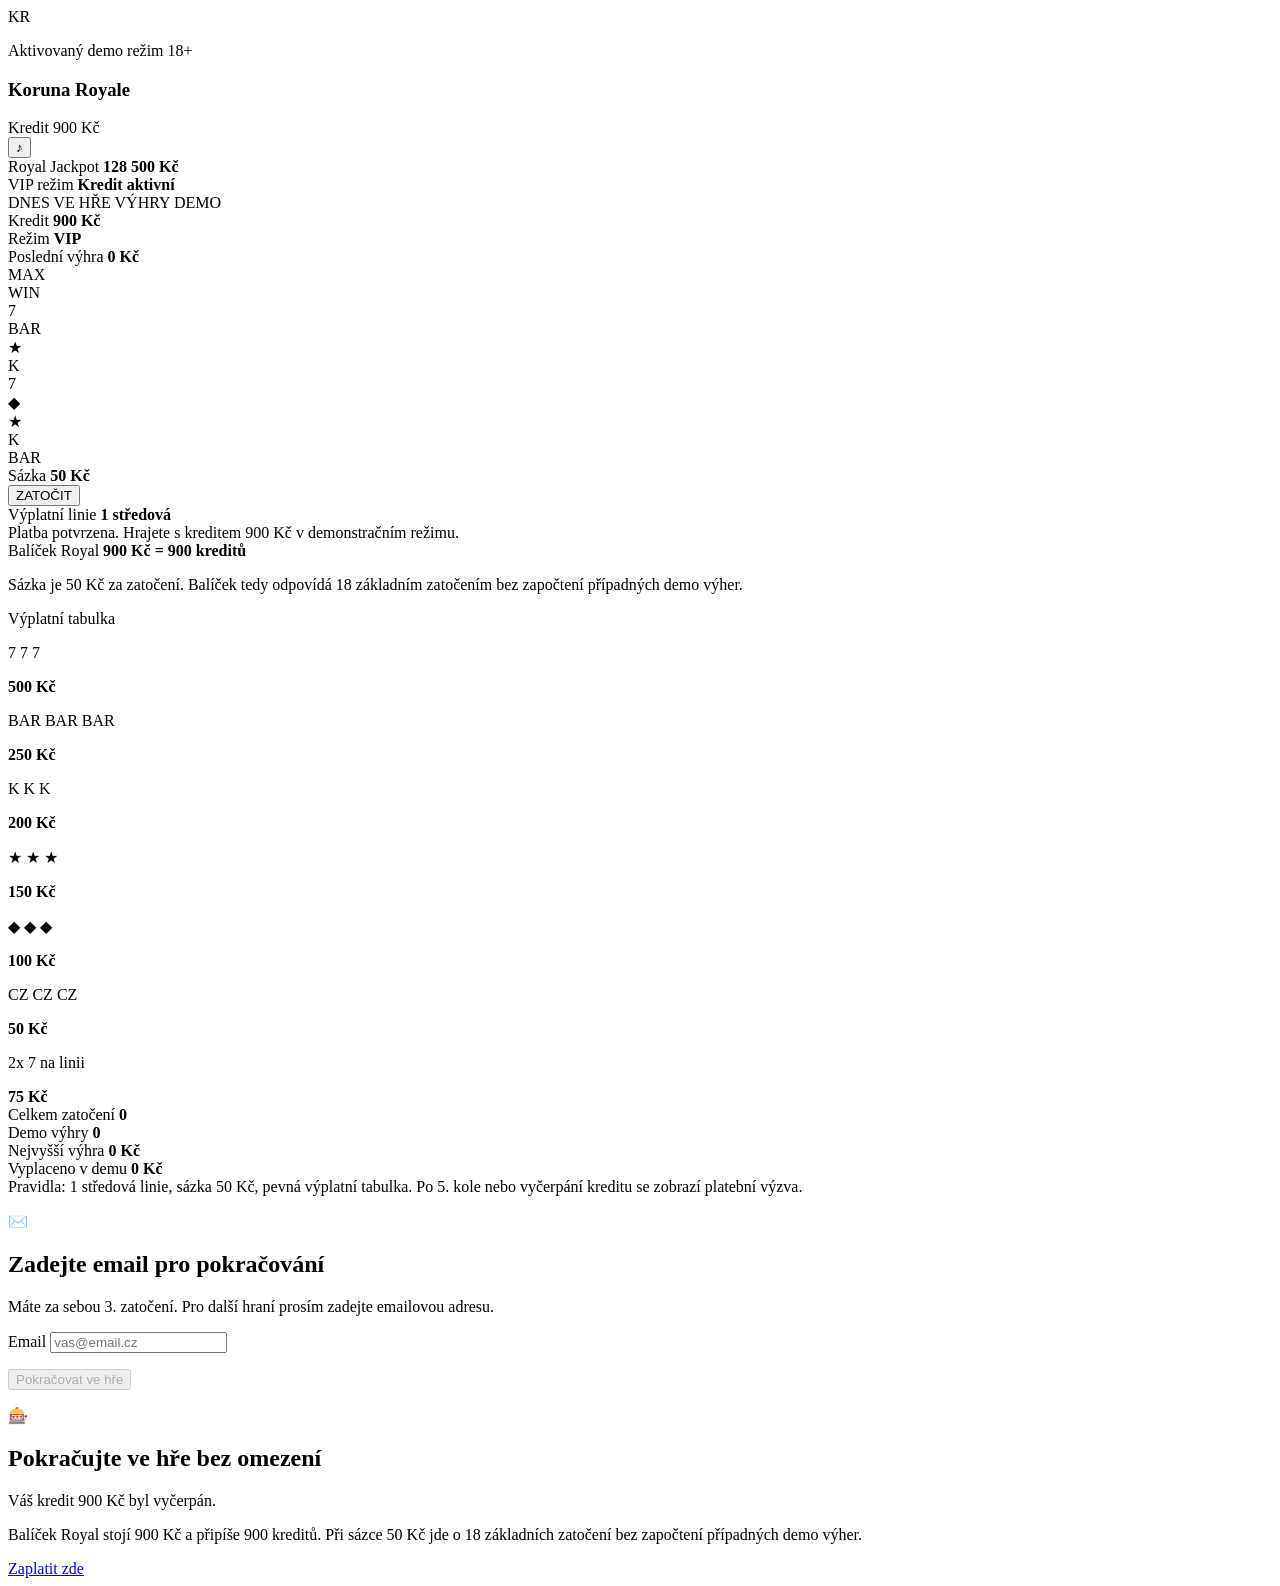
==== paid.html @ 4a253c74 "Create paid.html" ====
<!doctype html>
<html lang="cs">
  <head>
    <meta charset="utf-8">
    <meta name="viewport" content="width=device-width, initial-scale=1">
    <meta name="description" content="Placený demonstrační režim automatu Koruna Royale s kreditem 900 Kč.">
    <title>Koruna Royale | Herní režim 900 Kč</title>
    <link rel="stylesheet" href="./styles.css?v=20260619-3d">
  </head>
  <body data-page="paid">
    <div class="game-cursor" id="gameCursor" aria-hidden="true"></div>
    <main class="casino-shell" aria-label="Demonstrační herní automat Koruna Royale">
      <div class="light-rig" aria-hidden="true">
        <span></span>
        <span></span>
        <span></span>
      </div>

      <section class="casino-floor">
        <aside class="side-rail left-rail" aria-hidden="true">
          <span></span><span></span><span></span><span></span><span></span>
        </aside>

        <article class="slot-cabinet" aria-label="Koruna Royale automat">
          <header class="cabinet-top">
            <div class="brand-block">
              <span class="brand-crest">KR</span>
              <div>
                <p class="overline">Aktivovaný demo režim 18+</p>
                <h1>Koruna Royale</h1>
              </div>
            </div>
            <div class="mode-badge" id="modeBadge">Kredit 900 Kč</div>
            <button class="icon-button" id="soundToggle" type="button" aria-label="Vypnout zvuk" title="Zvuk">
              <span aria-hidden="true">♪</span>
            </button>
          </header>

          <section class="jackpot-board" aria-label="Jackpot a herní stav">
            <div class="jackpot-copy">
              <span>Royal Jackpot</span>
              <strong>128 500 Kč</strong>
            </div>
            <div class="jackpot-meter" aria-hidden="true">
              <i></i><i></i><i></i><i></i><i></i><i></i><i></i><i></i>
            </div>
            <div class="hot-badge">
              <span>VIP režim</span>
              <strong>Kredit aktivní</strong>
            </div>
          </section>

          <div class="marquee" aria-hidden="true">
            <span>DNES VE HŘE</span>
            <i></i><i></i><i></i><i></i><i></i><i></i><i></i><i></i>
            <span>VÝHRY DEMO</span>
          </div>

          <section class="status-strip" aria-label="Stav hry">
            <div class="stat-pill primary">
              <span>Kredit</span>
              <strong id="creditValue">900 Kč</strong>
            </div>
            <div class="stat-pill" id="freeSpinStat">
              <span>Režim</span>
              <strong id="freeSpinsValue">VIP</strong>
            </div>
            <div class="stat-pill">
              <span>Poslední výhra</span>
              <strong id="lastWinValue">0 Kč</strong>
            </div>
          </section>

          <section class="reel-theater" aria-live="polite" aria-label="Animované válce">
            <div class="jackpot-flash" id="jackpotFlash"></div>
            <div class="glass-reflection"></div>
            <div class="theater-badge left">MAX</div>
            <div class="theater-badge right">WIN</div>
            <div class="reels" id="reels">
              <div class="reel" data-reel="0">
                <div class="symbol symbol-seven">7</div>
                <div class="symbol symbol-bar">BAR</div>
                <div class="symbol symbol-star">★</div>
              </div>
              <div class="reel" data-reel="1">
                <div class="symbol symbol-crown">K</div>
                <div class="symbol symbol-seven">7</div>
                <div class="symbol symbol-gem">◆</div>
              </div>
              <div class="reel" data-reel="2">
                <div class="symbol symbol-star">★</div>
                <div class="symbol symbol-crown">K</div>
                <div class="symbol symbol-bar">BAR</div>
              </div>
            </div>
            <div class="payline" aria-hidden="true"></div>
            <div class="coin-burst" id="coinBurst" aria-hidden="true"></div>
          </section>

          <section class="control-deck">
            <div class="control-card">
              <span>Sázka</span>
              <strong id="betValue">50 Kč</strong>
            </div>
            <button class="spin-button" id="spinButton" type="button">
              <span class="spin-ring" aria-hidden="true"></span>
              <span>ZATOČIT</span>
            </button>
            <div class="control-card">
              <span>Výplatní linie</span>
              <strong>1 středová</strong>
            </div>
          </section>

          <section class="message-panel" id="messagePanel">
            Platba potvrzena. Hrajete s kreditem 900 Kč v demonstračním režimu.
          </section>

          <section class="rules-panel" aria-label="Ceník a pravidla hry">
            <div class="price-card">
              <span>Balíček Royal</span>
              <strong>900 Kč = 900 kreditů</strong>
              <p>Sázka je 50 Kč za zatočení. Balíček tedy odpovídá 18 základním zatočením bez započtení případných demo výher.</p>
            </div>
            <div class="paytable-card">
              <span>Výplatní tabulka</span>
              <div class="paytable-grid">
                <p>7 7 7</p><strong>500 Kč</strong>
                <p>BAR BAR BAR</p><strong>250 Kč</strong>
                <p>K K K</p><strong>200 Kč</strong>
                <p>★ ★ ★</p><strong>150 Kč</strong>
                <p>◆ ◆ ◆</p><strong>100 Kč</strong>
                <p>CZ CZ CZ</p><strong>50 Kč</strong>
                <p>2x 7 na linii</p><strong>75 Kč</strong>
              </div>
            </div>
          </section>

          <section class="game-stats" aria-label="Statistiky hry">
            <div>
              <span>Celkem zatočení</span>
              <strong id="totalSpins">0</strong>
            </div>
            <div>
              <span>Demo výhry</span>
              <strong id="winCount">0</strong>
            </div>
            <div>
              <span>Nejvyšší výhra</span>
              <strong id="bestWin">0 Kč</strong>
            </div>
            <div>
              <span>Vyplaceno v demu</span>
              <strong id="totalWon">0 Kč</strong>
            </div>
          </section>

          <footer class="cabinet-footer">
            <span>Pravidla: 1 středová linie, sázka 50 Kč, pevná výplatní tabulka.</span>
            <span>Po 5. kole nebo vyčerpání kreditu se zobrazí platební výzva.</span>
          </footer>
        </article>

        <aside class="side-rail right-rail" aria-hidden="true">
          <span></span><span></span><span></span><span></span><span></span>
        </aside>
      </section>
    </main>

    <div class="email-modal" id="emailModal" role="dialog" aria-modal="true" aria-labelledby="emailModalTitle" aria-hidden="true">
      <div class="modal-backdrop"></div>
      <section class="modal-card compact-modal">
        <p class="modal-icon" aria-hidden="true">✉️</p>
        <h2 id="emailModalTitle">Zadejte email pro pokračování</h2>
        <p>Máte za sebou 3. zatočení. Pro další hraní prosím zadejte emailovou adresu.</p>
        <label class="input-label" for="playerEmail">Email</label>
        <input class="email-input" id="playerEmail" type="email" inputmode="email" autocomplete="email" placeholder="vas@email.cz" required>
        <p class="form-error" id="emailError" role="alert"></p>
        <button class="continue-button" id="emailContinueButton" type="button" disabled>
          Pokračovat ve hře
        </button>
      </section>
    </div>

    <div class="payment-modal" id="paymentModal" role="dialog" aria-modal="true" aria-labelledby="modalTitle" aria-hidden="true">
      <div class="modal-backdrop"></div>
      <section class="modal-card">
        <p class="modal-icon" aria-hidden="true">🎰</p>
        <h2 id="modalTitle">Pokračujte ve hře bez omezení</h2>
        <p id="modalReason">Váš kredit 900 Kč byl vyčerpán.</p>
        <p>Balíček Royal stojí 900 Kč a připíše 900 kreditů. Při sázce 50 Kč jde o 18 základních zatočení bez započtení případných demo výher.</p>

        <a class="pay-button" href="https://buy.stripe.com/28EcN44914Q65Sy2SG2400i" id="payButton" target="_blank" rel="noopener">Zaplatit zde</a>
      </section>
    </div>

    <script src="./script.js?v=20260619-3d"></script>
  </body>
</html>
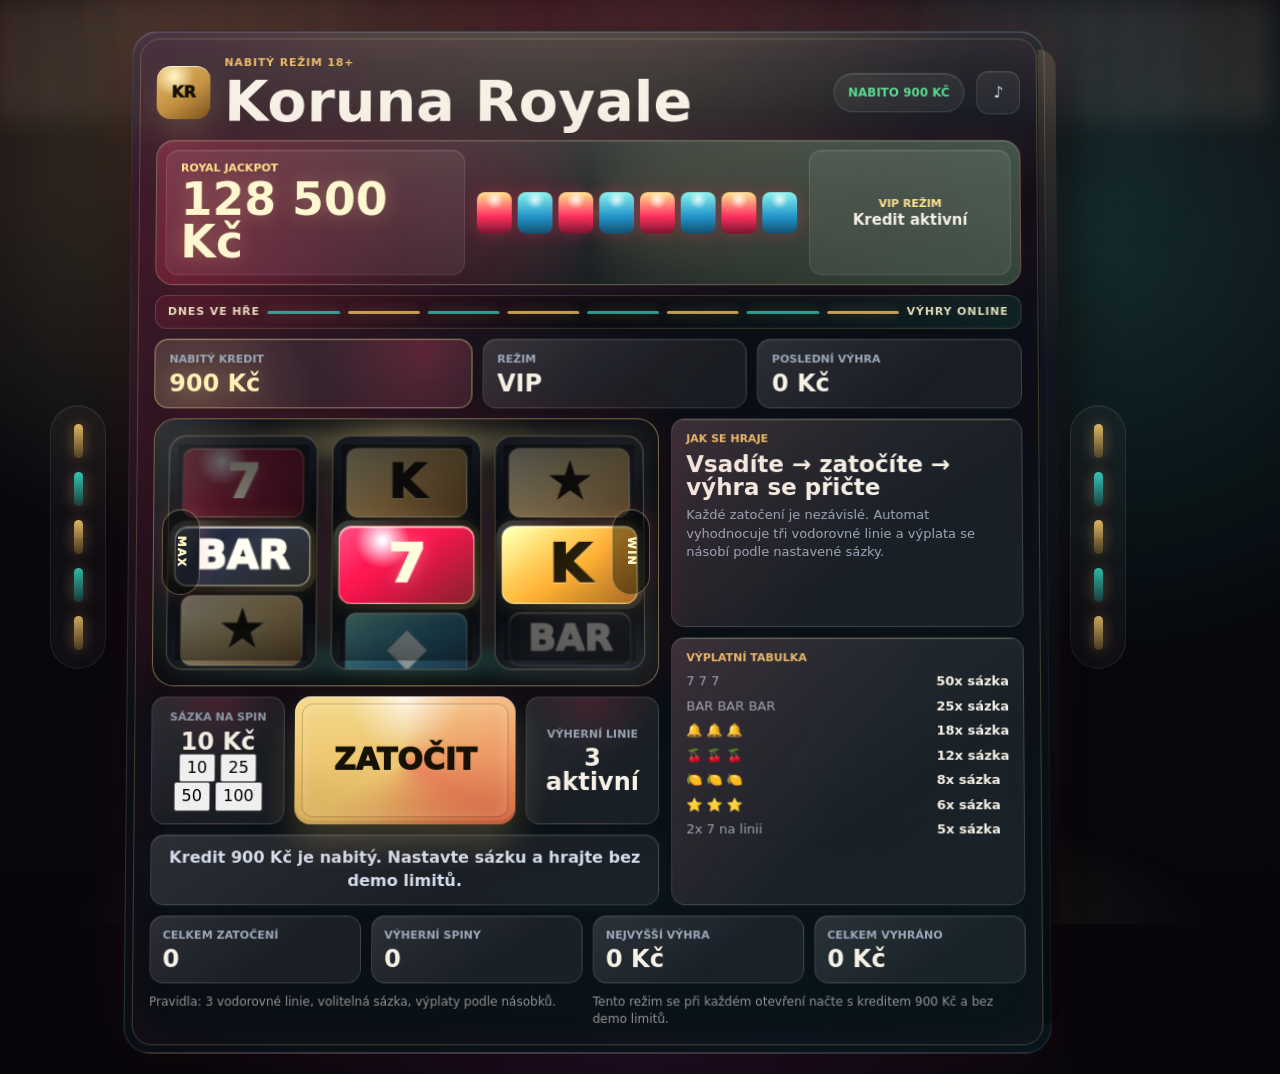
==== commit 68141bef: "Update paid.html" ====
--- a/paid.html
+++ b/paid.html
@@ -3,13 +3,13 @@
   <head>
     <meta charset="utf-8">
     <meta name="viewport" content="width=device-width, initial-scale=1">
-    <meta name="description" content="Placený demonstrační režim automatu Koruna Royale s kreditem 900 Kč.">
-    <title>Koruna Royale | Herní režim 900 Kč</title>
-    <link rel="stylesheet" href="./styles.css?v=20260619-3d">
+    <meta name="description" content="Nabitý režim automatu Koruna Royale s kreditem 900 Kč bez demo limitů.">
+    <title>Koruna Royale | Nabitý kredit 900 Kč</title>
+    <link rel="stylesheet" href="./styles.css?v=20260620-rules">
   </head>
   <body data-page="paid">
     <div class="game-cursor" id="gameCursor" aria-hidden="true"></div>
-    <main class="casino-shell" aria-label="Demonstrační herní automat Koruna Royale">
+    <main class="casino-shell" aria-label="Herní automat Koruna Royale s nabitým kreditem">
       <div class="light-rig" aria-hidden="true">
         <span></span>
         <span></span>
@@ -26,11 +26,11 @@
             <div class="brand-block">
               <span class="brand-crest">KR</span>
               <div>
-                <p class="overline">Aktivovaný demo režim 18+</p>
+                <p class="overline">Nabitý režim 18+</p>
                 <h1>Koruna Royale</h1>
               </div>
             </div>
-            <div class="mode-badge" id="modeBadge">Kredit 900 Kč</div>
+            <div class="mode-badge charged-badge" id="modeBadge">Nabito 900 Kč</div>
             <button class="icon-button" id="soundToggle" type="button" aria-label="Vypnout zvuk" title="Zvuk">
               <span aria-hidden="true">♪</span>
             </button>
@@ -53,17 +53,17 @@
           <div class="marquee" aria-hidden="true">
             <span>DNES VE HŘE</span>
             <i></i><i></i><i></i><i></i><i></i><i></i><i></i><i></i>
-            <span>VÝHRY DEMO</span>
+            <span>VÝHRY ONLINE</span>
           </div>
 
           <section class="status-strip" aria-label="Stav hry">
-            <div class="stat-pill primary">
-              <span>Kredit</span>
+            <div class="stat-pill primary charged-credit">
+              <span>Nabitý kredit</span>
               <strong id="creditValue">900 Kč</strong>
             </div>
             <div class="stat-pill" id="freeSpinStat">
               <span>Režim</span>
-              <strong id="freeSpinsValue">VIP</strong>
+              <strong id="freeSpinsValue">Bez limitu</strong>
             </div>
             <div class="stat-pill">
               <span>Poslední výhra</span>
@@ -98,40 +98,46 @@
           </section>
 
           <section class="control-deck">
-            <div class="control-card">
-              <span>Sázka</span>
-              <strong id="betValue">50 Kč</strong>
+            <div class="control-card bet-card">
+              <span>Sázka na spin</span>
+              <strong id="betValue">10 Kč</strong>
+              <div class="bet-options" id="betOptions" role="group" aria-label="Nastavení sázky">
+                <button type="button" data-bet="10" class="is-active">10</button>
+                <button type="button" data-bet="25">25</button>
+                <button type="button" data-bet="50">50</button>
+                <button type="button" data-bet="100">100</button>
+              </div>
             </div>
             <button class="spin-button" id="spinButton" type="button">
               <span class="spin-ring" aria-hidden="true"></span>
               <span>ZATOČIT</span>
             </button>
             <div class="control-card">
-              <span>Výplatní linie</span>
-              <strong>1 středová</strong>
+              <span>Výherní linie</span>
+              <strong>3 aktivní</strong>
             </div>
           </section>
 
           <section class="message-panel" id="messagePanel">
-            Platba potvrzena. Hrajete s kreditem 900 Kč v demonstračním režimu.
+            Kredit 900 Kč je nabitý. Nastavte sázku a hrajte bez demo limitů.
           </section>
 
           <section class="rules-panel" aria-label="Ceník a pravidla hry">
             <div class="price-card">
-              <span>Balíček Royal</span>
-              <strong>900 Kč = 900 kreditů</strong>
-              <p>Sázka je 50 Kč za zatočení. Balíček tedy odpovídá 18 základním zatočením bez započtení případných demo výher.</p>
+              <span>Jak se hraje</span>
+              <strong>Vsadíte → zatočíte → výhra se přičte</strong>
+              <p>Každé zatočení je nezávislé. Automat vyhodnocuje tři vodorovné linie a výplata se násobí podle nastavené sázky.</p>
             </div>
             <div class="paytable-card">
               <span>Výplatní tabulka</span>
               <div class="paytable-grid">
-                <p>7 7 7</p><strong>500 Kč</strong>
-                <p>BAR BAR BAR</p><strong>250 Kč</strong>
-                <p>K K K</p><strong>200 Kč</strong>
-                <p>★ ★ ★</p><strong>150 Kč</strong>
-                <p>◆ ◆ ◆</p><strong>100 Kč</strong>
-                <p>CZ CZ CZ</p><strong>50 Kč</strong>
-                <p>2x 7 na linii</p><strong>75 Kč</strong>
+                <p>7 7 7</p><strong>50x sázka</strong>
+                <p>BAR BAR BAR</p><strong>25x sázka</strong>
+                <p>🔔 🔔 🔔</p><strong>18x sázka</strong>
+                <p>🍒 🍒 🍒</p><strong>12x sázka</strong>
+                <p>🍋 🍋 🍋</p><strong>8x sázka</strong>
+                <p>⭐ ⭐ ⭐</p><strong>6x sázka</strong>
+                <p>2x 7 na linii</p><strong>5x sázka</strong>
               </div>
             </div>
           </section>
@@ -142,7 +148,7 @@
               <strong id="totalSpins">0</strong>
             </div>
             <div>
-              <span>Demo výhry</span>
+              <span>Výherní spiny</span>
               <strong id="winCount">0</strong>
             </div>
             <div>
@@ -150,14 +156,14 @@
               <strong id="bestWin">0 Kč</strong>
             </div>
             <div>
-              <span>Vyplaceno v demu</span>
+              <span>Celkem vyhráno</span>
               <strong id="totalWon">0 Kč</strong>
             </div>
           </section>
 
           <footer class="cabinet-footer">
-            <span>Pravidla: 1 středová linie, sázka 50 Kč, pevná výplatní tabulka.</span>
-            <span>Po 5. kole nebo vyčerpání kreditu se zobrazí platební výzva.</span>
+            <span>Pravidla: 3 vodorovné linie, volitelná sázka, výplaty podle násobků.</span>
+            <span>Tento režim se při každém otevření načte s kreditem 900 Kč a bez demo limitů.</span>
           </footer>
         </article>
 
@@ -194,6 +200,6 @@
       </section>
     </div>
 
-    <script src="./script.js?v=20260619-3d"></script>
+    <script src="./script.js?v=20260620-rules"></script>
   </body>
 </html>
--- a/styles.css
+++ b/styles.css
@@ -0,0 +1,1719 @@
+:root {
+  --bg: #07090e;
+  --surface: rgba(12, 16, 24, 0.88);
+  --surface-2: rgba(20, 26, 37, 0.82);
+  --surface-3: rgba(255, 255, 255, 0.065);
+  --line: rgba(255, 255, 255, 0.12);
+  --line-strong: rgba(232, 190, 104, 0.38);
+  --text: #f6f0e5;
+  --muted: #9aa7b8;
+  --soft: #d4dbea;
+  --gold: #e8be68;
+  --gold-hot: #ffe38f;
+  --gold-2: #b98734;
+  --ruby: #ff315f;
+  --magenta: #df4cff;
+  --teal: #39d9c7;
+  --green: #59d98e;
+  --red: #ef476f;
+  --blue: #6cb9ff;
+  --shadow: 0 28px 90px rgba(0, 0, 0, 0.54);
+}
+
+* {
+  box-sizing: border-box;
+}
+
+html {
+  min-height: 100%;
+  background: var(--bg);
+}
+
+body {
+  min-height: 100vh;
+  margin: 0;
+  color: var(--text);
+  font-family: Inter, ui-sans-serif, system-ui, -apple-system, BlinkMacSystemFont, "Segoe UI", sans-serif;
+  line-height: 1.42;
+  letter-spacing: 0;
+  overflow-x: hidden;
+  background:
+    radial-gradient(circle at 50% -12%, rgba(255, 49, 95, 0.24), transparent 26%),
+    radial-gradient(circle at 17% 15%, rgba(255, 227, 143, 0.2), transparent 28%),
+    radial-gradient(circle at 86% 22%, rgba(57, 217, 199, 0.16), transparent 30%),
+    radial-gradient(circle at 50% 105%, rgba(223, 76, 255, 0.15), transparent 36%),
+    linear-gradient(180deg, #11080d 0%, #07090e 44%, #04060a 100%);
+}
+
+body::before {
+  content: "";
+  position: fixed;
+  inset: 0;
+  z-index: -2;
+  background:
+    linear-gradient(rgba(255, 255, 255, 0.032) 1px, transparent 1px),
+    linear-gradient(90deg, rgba(255, 255, 255, 0.026) 1px, transparent 1px);
+  background-size: 52px 52px;
+  mask-image: radial-gradient(circle at 50% 42%, black, transparent 78%);
+}
+
+body::after {
+  content: "";
+  position: fixed;
+  inset: 0;
+  z-index: -1;
+  pointer-events: none;
+  background: linear-gradient(180deg, transparent 0%, rgba(0, 0, 0, 0.34) 100%);
+}
+
+.casino-shell::before,
+.casino-shell::after {
+  content: "";
+  position: fixed;
+  left: 0;
+  right: 0;
+  z-index: -1;
+  pointer-events: none;
+}
+
+.casino-shell::before {
+  top: 0;
+  height: 120px;
+  background:
+    repeating-linear-gradient(90deg, rgba(255, 227, 143, 0.95) 0 10px, rgba(255, 49, 95, 0.8) 10px 20px, rgba(57, 217, 199, 0.75) 20px 30px, transparent 30px 40px);
+  opacity: 0.2;
+  filter: blur(14px);
+  animation: casinoSweep 7s linear infinite;
+}
+
+.casino-shell::after {
+  bottom: -24px;
+  height: 160px;
+  background: radial-gradient(ellipse at 50% 100%, rgba(255, 227, 143, 0.18), transparent 64%);
+}
+
+button,
+a,
+label,
+input {
+  font: inherit;
+}
+
+@media (pointer: fine) {
+  body,
+  button,
+  a,
+  label,
+  input {
+    cursor: none;
+  }
+}
+
+.game-cursor {
+  position: fixed;
+  left: 0;
+  top: 0;
+  z-index: 100;
+  width: 26px;
+  height: 26px;
+  pointer-events: none;
+  opacity: 0;
+  transform: translate(-50%, -50%);
+  transition: opacity 0.16s ease, width 0.16s ease, height 0.16s ease;
+}
+
+.game-cursor::before,
+.game-cursor::after {
+  content: "";
+  position: absolute;
+  border-radius: 50%;
+}
+
+.game-cursor::before {
+  inset: 0;
+  border: 1px solid rgba(255, 227, 143, 0.94);
+  box-shadow: 0 0 22px rgba(255, 49, 95, 0.35), 0 0 18px rgba(232, 190, 104, 0.44);
+}
+
+.game-cursor::after {
+  inset: 8px;
+  border-radius: 30% 70% 52% 48%;
+  background: linear-gradient(145deg, var(--gold-hot), var(--ruby));
+}
+
+.game-cursor.is-active {
+  width: 38px;
+  height: 38px;
+}
+
+.casino-shell {
+  min-height: 100vh;
+  display: grid;
+  place-items: center;
+  padding: clamp(14px, 2vw, 26px);
+  isolation: isolate;
+  position: relative;
+}
+
+.light-rig {
+  position: fixed;
+  inset: 0;
+  z-index: -1;
+  pointer-events: none;
+  overflow: hidden;
+}
+
+.light-rig span {
+  position: absolute;
+  top: -18%;
+  width: 20vw;
+  height: 62vh;
+  opacity: 0.18;
+  filter: blur(18px);
+  transform-origin: top;
+  background: linear-gradient(180deg, rgba(255, 49, 95, 0.58), rgba(232, 190, 104, 0.2), transparent 78%);
+  animation: searchLight 12s ease-in-out infinite;
+}
+
+.light-rig span:nth-child(1) {
+  left: 8%;
+}
+
+.light-rig span:nth-child(2) {
+  left: 44%;
+  background: linear-gradient(180deg, rgba(57, 217, 199, 0.32), transparent 78%);
+  animation-delay: -4s;
+}
+
+.light-rig span:nth-child(3) {
+  right: 7%;
+  background: linear-gradient(180deg, rgba(108, 185, 255, 0.34), transparent 78%);
+  animation-delay: -7s;
+}
+
+.casino-floor {
+  width: min(1180px, 100%);
+  display: grid;
+  grid-template-columns: 56px minmax(0, 920px) 56px;
+  gap: clamp(10px, 2vw, 22px);
+  align-items: center;
+  perspective: 1200px;
+  transform-style: preserve-3d;
+}
+
+.side-rail {
+  display: grid;
+  gap: 14px;
+  justify-items: center;
+  padding: 18px 0;
+  border: 1px solid rgba(255, 255, 255, 0.08);
+  border-radius: 999px;
+  background: rgba(255, 255, 255, 0.035);
+  box-shadow: inset 0 1px 0 rgba(255, 255, 255, 0.06);
+}
+
+.side-rail span {
+  width: 9px;
+  height: 34px;
+  border-radius: 999px;
+  background: linear-gradient(180deg, rgba(232, 190, 104, 0.95), rgba(185, 135, 52, 0.36));
+  box-shadow: 0 0 14px rgba(232, 190, 104, 0.34), 0 0 30px rgba(255, 49, 95, 0.18);
+  animation: railPulse 2.6s ease-in-out infinite;
+}
+
+.side-rail span:nth-child(even) {
+  background: linear-gradient(180deg, rgba(57, 217, 199, 0.9), rgba(57, 217, 199, 0.22));
+  animation-delay: 0.8s;
+}
+
+.slot-cabinet {
+  width: 100%;
+  position: relative;
+  display: grid;
+  grid-template-columns: minmax(0, 1.18fr) minmax(280px, 0.82fr);
+  grid-template-areas:
+    "top top"
+    "jackpot jackpot"
+    "marquee marquee"
+    "status status"
+    "theater rules"
+    "controls rules"
+    "message rules"
+    "stats stats"
+    "footer footer";
+  gap: 10px 12px;
+  padding: clamp(16px, 2vw, 24px);
+  border: 1px solid rgba(255, 255, 255, 0.13);
+  border-radius: 26px;
+  background:
+    radial-gradient(circle at 48% -16%, rgba(255, 227, 143, 0.22), transparent 35%),
+    radial-gradient(circle at 8% 26%, rgba(255, 49, 95, 0.13), transparent 34%),
+    linear-gradient(180deg, rgba(255, 255, 255, 0.12), transparent 16%),
+    linear-gradient(140deg, rgba(35, 25, 36, 0.98), rgba(9, 12, 19, 0.97) 48%, rgba(7, 21, 27, 0.97));
+  box-shadow: var(--shadow), 0 0 56px rgba(255, 49, 95, 0.12), inset 0 1px 0 rgba(255, 255, 255, 0.18);
+  backdrop-filter: blur(22px) saturate(1.25);
+  transform: rotateX(1.2deg) translateZ(0);
+  transform-style: preserve-3d;
+  transition: transform 0.28s ease, box-shadow 0.28s ease;
+}
+
+.slot-cabinet:hover {
+  transform: rotateX(0.4deg) translateY(-2px) translateZ(10px);
+  box-shadow: var(--shadow), 0 0 70px rgba(255, 49, 95, 0.16), 0 0 42px rgba(255, 227, 143, 0.1), inset 0 1px 0 rgba(255, 255, 255, 0.2);
+}
+
+.slot-cabinet::before {
+  content: "";
+  position: absolute;
+  inset: 7px;
+  border: 1px solid rgba(255, 227, 143, 0.22);
+  border-radius: 20px;
+  pointer-events: none;
+  box-shadow: inset 0 0 38px rgba(255, 49, 95, 0.07);
+}
+
+.slot-cabinet::after {
+  content: "";
+  position: absolute;
+  inset: 18px -12px 28px auto;
+  width: 18px;
+  border-radius: 0 24px 24px 0;
+  background: linear-gradient(180deg, rgba(255, 227, 143, 0.15), rgba(17, 20, 31, 0.82) 32%, rgba(0, 0, 0, 0.42));
+  filter: none;
+  z-index: -1;
+  transform: translateZ(-18px);
+  box-shadow: 14px 26px 28px rgba(0, 0, 0, 0.26);
+}
+
+.cabinet-top {
+  grid-area: top;
+  display: grid;
+  grid-template-columns: minmax(0, 1fr) auto auto;
+  gap: 12px;
+  align-items: center;
+}
+
+.brand-block {
+  display: flex;
+  align-items: center;
+  gap: 14px;
+  min-width: 0;
+}
+
+.brand-crest {
+  display: grid;
+  place-items: center;
+  width: 54px;
+  height: 54px;
+  flex: 0 0 auto;
+  border-radius: 14px;
+  color: #161105;
+  font-weight: 950;
+  background:
+    radial-gradient(circle at 32% 20%, #fff7ca, transparent 35%),
+    linear-gradient(145deg, #e8be68, #c39143 55%, #7a531d);
+  box-shadow: 0 14px 36px rgba(232, 190, 104, 0.22), inset 0 1px 0 rgba(255, 255, 255, 0.66);
+}
+
+.overline {
+  margin: 0 0 4px;
+  color: var(--gold);
+  font-size: 11px;
+  font-weight: 850;
+  letter-spacing: 0.08em;
+  text-transform: uppercase;
+}
+
+h1,
+h2,
+p {
+  overflow-wrap: anywhere;
+}
+
+h1 {
+  margin: 0;
+  color: var(--text);
+  font-size: clamp(34px, 4.5vw, 58px);
+  line-height: 0.98;
+  letter-spacing: 0;
+}
+
+.mode-badge,
+.icon-button {
+  border: 1px solid rgba(255, 255, 255, 0.12);
+  background: rgba(255, 255, 255, 0.06);
+  box-shadow: inset 0 1px 0 rgba(255, 255, 255, 0.08);
+}
+
+.mode-badge {
+  min-height: 40px;
+  display: grid;
+  place-items: center;
+  padding: 0 14px;
+  border-radius: 999px;
+  color: var(--green);
+  font-size: 12px;
+  font-weight: 850;
+  text-transform: uppercase;
+  white-space: nowrap;
+}
+
+.icon-button {
+  width: 44px;
+  height: 44px;
+  display: grid;
+  place-items: center;
+  border-radius: 12px;
+  color: var(--soft);
+  transition: transform 0.18s ease, border-color 0.18s ease, background 0.18s ease;
+}
+
+.icon-button:hover {
+  transform: translateY(-1px);
+  border-color: rgba(232, 190, 104, 0.34);
+  background: rgba(232, 190, 104, 0.09);
+}
+
+.icon-button.is-muted {
+  color: var(--muted);
+  opacity: 0.62;
+}
+
+.jackpot-board {
+  grid-area: jackpot;
+  position: relative;
+  display: grid;
+  grid-template-columns: minmax(210px, 0.92fr) minmax(180px, 1fr) minmax(150px, 0.62fr);
+  gap: 10px;
+  align-items: stretch;
+  padding: 9px;
+  border: 1px solid rgba(255, 227, 143, 0.28);
+  border-radius: 18px;
+  background:
+    linear-gradient(90deg, rgba(255, 49, 95, 0.18), transparent 28%, rgba(57, 217, 199, 0.13)),
+    linear-gradient(180deg, rgba(255, 255, 255, 0.1), rgba(255, 255, 255, 0.035)),
+    rgba(0, 0, 0, 0.28);
+  box-shadow: inset 0 1px 0 rgba(255, 255, 255, 0.12), 0 0 38px rgba(255, 49, 95, 0.11);
+  overflow: hidden;
+}
+
+.jackpot-board::before {
+  content: "";
+  position: absolute;
+  inset: -60% -20%;
+  background: conic-gradient(from 0deg, transparent, rgba(255, 227, 143, 0.14), transparent, rgba(255, 49, 95, 0.14), transparent);
+  animation: haloSpin 8s linear infinite;
+}
+
+.jackpot-board > * {
+  position: relative;
+  z-index: 1;
+}
+
+.jackpot-copy,
+.hot-badge {
+  min-width: 0;
+  border: 1px solid rgba(255, 255, 255, 0.1);
+  border-radius: 13px;
+  background: rgba(255, 255, 255, 0.065);
+  box-shadow: inset 0 1px 0 rgba(255, 255, 255, 0.08);
+}
+
+.jackpot-copy {
+  padding: 10px 14px;
+}
+
+.jackpot-copy span,
+.hot-badge span {
+  display: block;
+  margin-bottom: 2px;
+  color: var(--gold-hot);
+  font-size: 11px;
+  font-weight: 900;
+  text-transform: uppercase;
+}
+
+.jackpot-copy strong {
+  display: block;
+  color: #fff7d0;
+  font-size: clamp(28px, 4vw, 46px);
+  line-height: 0.95;
+  text-shadow: 0 0 20px rgba(255, 227, 143, 0.28);
+}
+
+.jackpot-meter {
+  display: grid;
+  grid-template-columns: repeat(8, 1fr);
+  gap: 6px;
+  align-items: center;
+  padding: 0 2px;
+}
+
+.jackpot-meter i {
+  height: 42px;
+  border-radius: 8px;
+  background:
+    radial-gradient(circle at 50% 18%, rgba(255, 255, 255, 0.85), transparent 24%),
+    linear-gradient(180deg, var(--gold-hot), var(--ruby) 58%, #78142d);
+  box-shadow: 0 0 16px rgba(255, 49, 95, 0.3);
+  animation: meterDance 1.25s ease-in-out infinite;
+}
+
+.jackpot-meter i:nth-child(2n) {
+  animation-delay: 0.18s;
+  background:
+    radial-gradient(circle at 50% 18%, rgba(255, 255, 255, 0.8), transparent 24%),
+    linear-gradient(180deg, #8bf4ed, #2296cb 58%, #11506f);
+}
+
+.jackpot-meter i:nth-child(3n) {
+  animation-delay: 0.34s;
+}
+
+.hot-badge {
+  display: grid;
+  align-content: center;
+  justify-items: center;
+  padding: 8px 10px;
+  text-align: center;
+}
+
+.hot-badge strong {
+  color: var(--text);
+  font-size: 15px;
+  line-height: 1.05;
+}
+
+.marquee {
+  grid-area: marquee;
+  display: grid;
+  grid-template-columns: auto repeat(8, minmax(20px, 1fr)) auto;
+  align-items: center;
+  gap: 8px;
+  min-height: 34px;
+  padding: 0 12px;
+  border: 1px solid rgba(255, 227, 143, 0.18);
+  border-radius: 12px;
+  color: rgba(255, 247, 208, 0.86);
+  background:
+    linear-gradient(90deg, rgba(255, 49, 95, 0.12), rgba(0, 0, 0, 0.25), rgba(57, 217, 199, 0.1));
+  font-size: 11px;
+  font-weight: 850;
+  letter-spacing: 0.08em;
+  text-shadow: 0 0 14px rgba(255, 227, 143, 0.18);
+}
+
+.marquee i {
+  height: 3px;
+  border-radius: 999px;
+  background: rgba(232, 190, 104, 0.82);
+  box-shadow: 0 0 12px rgba(232, 190, 104, 0.34);
+  animation: marqueeGlow 2.2s ease-in-out infinite;
+}
+
+.marquee i:nth-child(even) {
+  background: rgba(57, 217, 199, 0.7);
+  animation-delay: 0.8s;
+}
+
+.status-strip,
+.control-deck,
+.rules-panel,
+.game-stats,
+.cabinet-footer {
+  display: grid;
+  gap: 10px;
+}
+
+.status-strip {
+  grid-area: status;
+  grid-template-columns: 1.2fr 1fr 1fr;
+}
+
+.stat-pill,
+.control-card,
+.message-panel,
+.price-card,
+.paytable-card,
+.game-stats div {
+  border: 1px solid var(--line);
+  border-radius: 14px;
+  background:
+    linear-gradient(145deg, rgba(255, 255, 255, 0.08), transparent 62%),
+    var(--surface-3);
+  box-shadow: inset 0 1px 0 rgba(255, 255, 255, 0.06);
+}
+
+.stat-pill {
+  min-height: 66px;
+  padding: 12px 14px;
+  position: relative;
+  overflow: hidden;
+}
+
+.stat-pill::after {
+  content: "";
+  position: absolute;
+  inset: 0;
+  background: linear-gradient(110deg, transparent 0%, rgba(255, 255, 255, 0.1) 42%, transparent 68%);
+  transform: translateX(-120%);
+  animation: panelShine 4.8s ease-in-out infinite;
+}
+
+.stat-pill.primary {
+  border-color: rgba(255, 227, 143, 0.48);
+  background:
+    radial-gradient(circle at 85% 18%, rgba(255, 49, 95, 0.22), transparent 38%),
+    radial-gradient(circle at 12% 85%, rgba(255, 227, 143, 0.18), transparent 42%),
+    rgba(255, 255, 255, 0.065);
+}
+
+.stat-pill span,
+.control-card span,
+.game-stats span {
+  display: block;
+  margin-bottom: 4px;
+  color: var(--muted);
+  font-size: 11px;
+  font-weight: 800;
+  text-transform: uppercase;
+}
+
+.stat-pill strong,
+.control-card strong,
+.game-stats strong {
+  display: block;
+  color: var(--text);
+  font-size: clamp(18px, 2.1vw, 24px);
+  line-height: 1;
+}
+
+.stat-pill.primary strong {
+  color: #fff1b7;
+  text-shadow: 0 0 18px rgba(255, 227, 143, 0.26);
+}
+
+.reel-theater {
+  grid-area: theater;
+  position: relative;
+  padding: clamp(12px, 1.8vw, 18px);
+  border: 1px solid rgba(255, 227, 143, 0.42);
+  border-radius: 22px;
+  background:
+    radial-gradient(circle at 50% 48%, rgba(255, 49, 95, 0.2), transparent 46%),
+    radial-gradient(circle at 50% 0%, rgba(255, 227, 143, 0.18), transparent 36%),
+    linear-gradient(180deg, rgba(255, 255, 255, 0.05), transparent 20%, rgba(255, 255, 255, 0.04) 100%),
+    #070a10;
+  box-shadow: inset 0 0 52px rgba(0, 0, 0, 0.52), 0 20px 46px rgba(0, 0, 0, 0.28), 0 0 42px rgba(255, 49, 95, 0.14);
+  overflow: hidden;
+  perspective: 980px;
+  transform-style: preserve-3d;
+}
+
+.reel-theater::before,
+.reel-theater::after {
+  content: "";
+  position: absolute;
+  left: 20px;
+  right: 20px;
+  z-index: 1;
+  height: 24px;
+  pointer-events: none;
+}
+
+.reel-theater::before {
+  top: 12px;
+  background: linear-gradient(90deg, transparent, rgba(255, 227, 143, 0.28), transparent);
+  filter: blur(8px);
+}
+
+.reel-theater::after {
+  bottom: 12px;
+  background: linear-gradient(90deg, transparent, rgba(57, 217, 199, 0.22), transparent);
+  filter: blur(8px);
+}
+
+.theater-badge {
+  position: absolute;
+  top: 50%;
+  z-index: 6;
+  display: grid;
+  place-items: center;
+  width: 38px;
+  min-height: 86px;
+  border: 1px solid rgba(255, 227, 143, 0.34);
+  border-radius: 999px;
+  color: #fff6c7;
+  background: rgba(0, 0, 0, 0.42);
+  box-shadow: 0 0 20px rgba(255, 49, 95, 0.16), inset 0 1px 0 rgba(255, 255, 255, 0.12);
+  font-size: 11px;
+  font-weight: 950;
+  letter-spacing: 0.12em;
+  writing-mode: vertical-rl;
+  text-orientation: mixed;
+  transform: translateY(-50%);
+}
+
+.theater-badge.left {
+  left: 8px;
+}
+
+.theater-badge.right {
+  right: 8px;
+}
+
+.glass-reflection {
+  position: absolute;
+  inset: 0;
+  z-index: 3;
+  pointer-events: none;
+  background: linear-gradient(112deg, rgba(255, 255, 255, 0.16), transparent 18%, transparent 70%, rgba(255, 255, 255, 0.055));
+  mix-blend-mode: screen;
+}
+
+.reels {
+  position: relative;
+  z-index: 2;
+  display: grid;
+  grid-template-columns: repeat(3, minmax(0, 1fr));
+  gap: clamp(8px, 1.5vw, 14px);
+  transform: translateZ(18px);
+  transform-style: preserve-3d;
+}
+
+.reel {
+  position: relative;
+  height: clamp(184px, 18vw, 232px);
+  display: grid;
+  grid-template-rows: repeat(3, 1fr);
+  gap: 8px;
+  padding: 9px;
+  border: 1px solid rgba(255, 227, 143, 0.24);
+  border-radius: 17px;
+  background:
+    radial-gradient(circle at 50% 48%, rgba(255, 49, 95, 0.12), transparent 46%),
+    linear-gradient(180deg, rgba(255, 255, 255, 0.07), transparent 20%, transparent 80%, rgba(255, 255, 255, 0.045)),
+    linear-gradient(180deg, #161d29, #06080d 48%, #131a24);
+  box-shadow: inset 0 20px 40px rgba(0, 0, 0, 0.5), 0 0 22px rgba(255, 227, 143, 0.08);
+  overflow: hidden;
+  transform: rotateX(2deg) translateZ(0);
+  transform-style: preserve-3d;
+}
+
+.reel::before,
+.reel::after {
+  content: "";
+  position: absolute;
+  left: 8px;
+  right: 8px;
+  height: 34%;
+  z-index: 2;
+  pointer-events: none;
+}
+
+.reel::before {
+  top: 8px;
+  background: linear-gradient(180deg, rgba(0, 0, 0, 0.44), transparent);
+}
+
+.reel::after {
+  bottom: 8px;
+  background: linear-gradient(0deg, rgba(0, 0, 0, 0.42), transparent);
+}
+
+.reel.is-spinning .symbol {
+  animation: spinBlur 0.13s linear infinite;
+}
+
+body.is-spinning .slot-cabinet {
+  animation: cabinetKick 0.42s ease both;
+}
+
+body.is-spinning .reel-theater {
+  animation: theaterDepth 0.5s ease both;
+}
+
+body.is-winning .slot-cabinet {
+  animation: winCabinet 0.9s ease both;
+}
+
+body.is-winning .symbol:nth-child(2) {
+  animation: symbolWinPop 0.75s ease both;
+}
+
+.symbol {
+  display: grid;
+  place-items: center;
+  min-width: 0;
+  border: 1px solid rgba(255, 255, 255, 0.28);
+  border-radius: 12px;
+  color: #171105;
+  background:
+    radial-gradient(circle at 28% 16%, rgba(255, 255, 255, 0.92), transparent 27%),
+    linear-gradient(145deg, #fff4b8, #f6c85f 45%, #a56e25);
+  box-shadow: inset 0 1px 0 rgba(255, 255, 255, 0.62), 0 10px 18px rgba(0, 0, 0, 0.2), 0 0 18px rgba(255, 227, 143, 0.12);
+  font-size: clamp(28px, 4.7vw, 50px);
+  font-weight: 950;
+  text-shadow: 0 1px 0 rgba(255, 255, 255, 0.38);
+  transform: translateZ(0) scale(0.94);
+  transition: transform 0.22s ease, filter 0.22s ease, box-shadow 0.22s ease, opacity 0.22s ease;
+}
+
+.symbol:nth-child(1),
+.symbol:nth-child(3) {
+  opacity: 0.72;
+  filter: saturate(0.72) brightness(0.76);
+}
+
+.symbol:nth-child(2) {
+  position: relative;
+  z-index: 3;
+  border-color: rgba(255, 247, 208, 0.54);
+  opacity: 1;
+  filter: saturate(1.18) brightness(1.12);
+  transform: translateZ(36px) scale(1.05);
+  box-shadow:
+    inset 0 1px 0 rgba(255, 255, 255, 0.7),
+    0 14px 24px rgba(0, 0, 0, 0.32),
+    0 0 26px rgba(255, 227, 143, 0.22);
+}
+
+.symbol:nth-child(2)::after {
+  content: "";
+  position: absolute;
+  inset: -6px;
+  border-radius: 16px;
+  background: linear-gradient(135deg, rgba(255, 255, 255, 0.18), transparent 32%, rgba(255, 227, 143, 0.11));
+  pointer-events: none;
+}
+
+.symbol-seven {
+  color: #fff5cf;
+  background:
+    radial-gradient(circle at 32% 18%, rgba(255, 255, 255, 0.95), transparent 25%),
+    linear-gradient(145deg, #ff315f, #b8143f 52%, #5d0b1f);
+  text-shadow: 0 0 16px rgba(255, 255, 255, 0.26);
+}
+
+.symbol-bar {
+  color: #f7efe0;
+  background: linear-gradient(145deg, #171d2a, #252b3a 48%, #0c1018);
+  font-size: clamp(21px, 3.7vw, 38px);
+  letter-spacing: 0;
+}
+
+.symbol-star {
+  background: linear-gradient(145deg, #f8eec6, #e8be68, #ad762a);
+}
+
+.symbol-gem {
+  color: #e9fdff;
+  background: linear-gradient(145deg, #66e7db, #1f8fb8 48%, #155078);
+}
+
+.symbol-crown {
+  background: linear-gradient(145deg, #ffe9a3, #d99d3c 54%, #815017);
+}
+
+.payline {
+  display: none;
+}
+
+.jackpot-flash {
+  position: absolute;
+  inset: -20%;
+  z-index: 1;
+  background: radial-gradient(circle, rgba(89, 217, 142, 0.3), transparent 58%);
+  opacity: 0;
+  transform: scale(0.86);
+  transition: opacity 0.24s ease, transform 0.24s ease;
+}
+
+.jackpot-flash.is-active {
+  opacity: 1;
+  transform: scale(1.05);
+}
+
+.coin-burst {
+  position: absolute;
+  inset: 0;
+  z-index: 5;
+  pointer-events: none;
+}
+
+.coin-burst span {
+  position: absolute;
+  left: 50%;
+  top: 50%;
+  width: 14px;
+  height: 14px;
+  border-radius: 50%;
+  background: radial-gradient(circle at 35% 28%, #fff2bc, var(--gold), #8b5a1d);
+  box-shadow: 0 0 12px rgba(232, 190, 104, 0.58);
+  animation: coinFly 780ms ease-out forwards;
+}
+
+.control-deck {
+  grid-area: controls;
+  grid-template-columns: 1fr minmax(220px, 0.95fr) 1fr;
+  align-items: stretch;
+}
+
+.control-card {
+  min-height: 64px;
+  display: grid;
+  align-content: center;
+  padding: 12px 14px;
+  text-align: center;
+}
+
+.control-card:first-child,
+.control-card:last-child {
+  background:
+    radial-gradient(circle at 50% 0%, rgba(255, 49, 95, 0.16), transparent 42%),
+    linear-gradient(145deg, rgba(255, 255, 255, 0.08), transparent 62%),
+    var(--surface-3);
+}
+
+.spin-button,
+.continue-button,
+.pay-button,
+.return-link {
+  border: 0;
+  color: #161105;
+  font-weight: 950;
+  text-decoration: none;
+  background:
+    radial-gradient(circle at 50% 0%, rgba(255, 255, 255, 0.78), transparent 34%),
+    linear-gradient(180deg, #f4d98e, var(--gold) 46%, var(--gold-2));
+  box-shadow: 0 16px 34px rgba(232, 190, 104, 0.26), inset 0 1px 0 rgba(255, 255, 255, 0.72), inset 0 -4px 0 rgba(72, 46, 13, 0.24);
+  transition: transform 0.18s ease, filter 0.18s ease, opacity 0.18s ease;
+}
+
+.spin-button {
+  position: relative;
+  min-height: 64px;
+  border-radius: 16px;
+  overflow: hidden;
+  font-size: clamp(21px, 2.9vw, 30px);
+  isolation: isolate;
+  animation: spinPulse 1.9s ease-in-out infinite;
+}
+
+.spin-button::before {
+  content: "";
+  position: absolute;
+  inset: -60% -25%;
+  z-index: -1;
+  background: conic-gradient(from 0deg, rgba(255, 255, 255, 0), rgba(255, 49, 95, 0.34), rgba(255, 227, 143, 0.42), rgba(255, 255, 255, 0));
+  animation: haloSpin 2.8s linear infinite;
+}
+
+.spin-button::after {
+  content: "";
+  position: absolute;
+  inset: 0;
+  z-index: -1;
+  background: linear-gradient(110deg, transparent 0%, rgba(255, 255, 255, 0.26) 44%, transparent 62%);
+  transform: translateX(-120%);
+  animation: buttonSweep 2.7s ease-in-out infinite;
+}
+
+.spin-ring {
+  position: absolute;
+  inset: 7px;
+  border: 1px solid rgba(42, 30, 8, 0.22);
+  border-radius: 11px;
+  pointer-events: none;
+  box-shadow: inset 0 0 16px rgba(255, 255, 255, 0.18);
+}
+
+.spin-button:hover,
+.continue-button:hover,
+.pay-button:hover,
+.return-link:hover {
+  transform: translateY(-1px);
+  filter: brightness(1.04);
+}
+
+.spin-button:disabled,
+.continue-button:disabled {
+  opacity: 0.42;
+  transform: none;
+}
+
+.message-panel {
+  grid-area: message;
+  min-height: 46px;
+  display: grid;
+  place-items: center;
+  padding: 11px 14px;
+  color: var(--soft);
+  text-align: center;
+  font-weight: 720;
+  box-shadow: inset 0 1px 0 rgba(255, 255, 255, 0.08), 0 0 24px rgba(57, 217, 199, 0.06);
+}
+
+.message-panel.is-win {
+  color: #eaffcf;
+  border-color: rgba(255, 227, 143, 0.5);
+  background:
+    radial-gradient(circle at 50% 0%, rgba(255, 227, 143, 0.22), transparent 44%),
+    rgba(89, 217, 142, 0.1);
+  animation: winPanelPop 0.72s ease both;
+}
+
+.rules-panel {
+  grid-area: rules;
+  grid-template-columns: 1fr;
+  align-content: stretch;
+}
+
+.price-card,
+.paytable-card {
+  padding: 12px 14px;
+  position: relative;
+  overflow: hidden;
+}
+
+.price-card::before,
+.paytable-card::before {
+  content: "";
+  position: absolute;
+  inset: 0;
+  border-top: 1px solid rgba(255, 227, 143, 0.22);
+  background: linear-gradient(120deg, rgba(255, 49, 95, 0.08), transparent 52%);
+  pointer-events: none;
+}
+
+.price-card {
+  display: grid;
+  align-content: start;
+}
+
+.paytable-card {
+  display: grid;
+  align-content: start;
+}
+
+.price-card span,
+.paytable-card span {
+  display: block;
+  margin-bottom: 7px;
+  color: var(--gold);
+  font-size: 11px;
+  font-weight: 850;
+  text-transform: uppercase;
+}
+
+.price-card strong {
+  display: block;
+  margin-bottom: 7px;
+  font-size: clamp(18px, 2vw, 23px);
+  line-height: 1;
+}
+
+.price-card p,
+.paytable-grid p {
+  margin: 0;
+  color: var(--muted);
+}
+
+.price-card p {
+  font-size: 13px;
+}
+
+.paytable-grid {
+  display: grid;
+  grid-template-columns: 1fr auto;
+  gap: 6px 12px;
+  align-items: center;
+  font-size: 13px;
+}
+
+.paytable-grid strong {
+  color: var(--text);
+  font-size: 13px;
+}
+
+.game-stats {
+  grid-area: stats;
+  grid-template-columns: repeat(4, minmax(0, 1fr));
+}
+
+.game-stats div {
+  min-height: 62px;
+  padding: 11px 12px;
+}
+
+.cabinet-footer {
+  grid-area: footer;
+  grid-template-columns: 1fr 1fr;
+  color: rgba(246, 240, 229, 0.58);
+  font-size: 12px;
+}
+
+.payment-modal,
+.email-modal {
+  position: fixed;
+  inset: 0;
+  z-index: 50;
+  display: none;
+  place-items: center;
+  padding: 18px;
+}
+
+.payment-modal.is-open,
+.email-modal.is-open {
+  display: grid;
+}
+
+.modal-backdrop {
+  position: absolute;
+  inset: 0;
+  background: rgba(3, 5, 9, 0.78);
+  backdrop-filter: blur(18px);
+}
+
+.modal-card {
+  position: relative;
+  width: min(640px, 100%);
+  max-height: calc(100vh - 36px);
+  overflow: auto;
+  padding: clamp(24px, 5vw, 42px);
+  border: 1px solid rgba(255, 227, 143, 0.34);
+  border-radius: 24px;
+  background:
+    radial-gradient(circle at 50% 0%, rgba(255, 49, 95, 0.18), transparent 38%),
+    linear-gradient(145deg, rgba(255, 255, 255, 0.09), transparent 26%),
+    linear-gradient(180deg, rgba(25, 31, 43, 0.97), rgba(8, 11, 18, 0.97));
+  box-shadow: var(--shadow), 0 0 54px rgba(255, 49, 95, 0.16), inset 0 1px 0 rgba(255, 255, 255, 0.13);
+  text-align: center;
+}
+
+.compact-modal {
+  width: min(540px, 100%);
+}
+
+.modal-icon {
+  display: grid;
+  place-items: center;
+  width: 48px;
+  height: 48px;
+  margin: 0 auto 12px;
+  border-radius: 14px;
+  color: #161105;
+  background: linear-gradient(145deg, #f4d98e, var(--gold-2));
+  font-size: 0;
+}
+
+.modal-icon::before {
+  content: "KR";
+  font-size: 15px;
+  font-weight: 950;
+}
+
+.modal-card h2 {
+  margin: 0 0 14px;
+  font-size: clamp(28px, 4.7vw, 42px);
+  line-height: 1.04;
+  letter-spacing: 0;
+}
+
+.modal-card p {
+  margin: 10px auto;
+  color: var(--muted);
+  font-size: 16px;
+}
+
+.pay-button,
+.continue-button,
+.return-link {
+  display: inline-flex;
+  align-items: center;
+  justify-content: center;
+  width: 100%;
+  min-height: 56px;
+  margin-top: 16px;
+  padding: 0 20px;
+  border-radius: 16px;
+  font-size: 18px;
+}
+
+.return-link,
+.paid-question,
+.checkbox-row,
+.warning-text {
+  display: none;
+}
+
+.input-label {
+  display: block;
+  margin: 20px 0 8px;
+  color: var(--text);
+  font-size: 12px;
+  font-weight: 850;
+  text-align: left;
+  text-transform: uppercase;
+}
+
+.email-input {
+  width: 100%;
+  min-height: 56px;
+  padding: 0 15px;
+  border: 1px solid rgba(232, 190, 104, 0.24);
+  border-radius: 14px;
+  outline: 0;
+  color: var(--text);
+  background: rgba(255, 255, 255, 0.065);
+  box-shadow: inset 0 1px 0 rgba(255, 255, 255, 0.08);
+  font-size: 17px;
+}
+
+.email-input:focus {
+  border-color: rgba(232, 190, 104, 0.68);
+  box-shadow: 0 0 0 4px rgba(232, 190, 104, 0.11), inset 0 1px 0 rgba(255, 255, 255, 0.08);
+}
+
+.email-input::placeholder {
+  color: rgba(246, 240, 229, 0.42);
+}
+
+.form-error {
+  min-height: 22px;
+  margin: 8px 0 0 !important;
+  color: var(--red) !important;
+  font-size: 14px !important;
+  font-weight: 780;
+  text-align: left;
+}
+
+@keyframes searchLight {
+  0%,
+  100% {
+    transform: rotate(-12deg);
+  }
+
+  50% {
+    transform: rotate(14deg);
+  }
+}
+
+@keyframes casinoSweep {
+  to {
+    transform: translateX(-40px);
+  }
+}
+
+@keyframes haloSpin {
+  to {
+    transform: rotate(1turn);
+  }
+}
+
+@keyframes meterDance {
+  0%,
+  100% {
+    transform: scaleY(0.58);
+    opacity: 0.62;
+  }
+
+  50% {
+    transform: scaleY(1);
+    opacity: 1;
+  }
+}
+
+@keyframes panelShine {
+  0%,
+  42% {
+    transform: translateX(-130%);
+  }
+
+  58%,
+  100% {
+    transform: translateX(130%);
+  }
+}
+
+@keyframes spinPulse {
+  0%,
+  100% {
+    box-shadow: 0 16px 34px rgba(232, 190, 104, 0.26), 0 0 28px rgba(255, 49, 95, 0.16), inset 0 1px 0 rgba(255, 255, 255, 0.72), inset 0 -4px 0 rgba(72, 46, 13, 0.24);
+  }
+
+  50% {
+    box-shadow: 0 18px 44px rgba(255, 49, 95, 0.28), 0 0 36px rgba(255, 227, 143, 0.22), inset 0 1px 0 rgba(255, 255, 255, 0.72), inset 0 -4px 0 rgba(72, 46, 13, 0.24);
+  }
+}
+
+@keyframes buttonSweep {
+  0%,
+  46% {
+    transform: translateX(-120%);
+  }
+
+  70%,
+  100% {
+    transform: translateX(120%);
+  }
+}
+
+@keyframes winPanelPop {
+  0% {
+    transform: scale(0.98);
+  }
+
+  42% {
+    transform: scale(1.015);
+  }
+
+  100% {
+    transform: scale(1);
+  }
+}
+
+@keyframes cabinetKick {
+  0% {
+    transform: rotateX(1.2deg) translateZ(0);
+  }
+
+  42% {
+    transform: rotateX(0deg) translateY(2px) translateZ(16px) scale(1.006);
+  }
+
+  100% {
+    transform: rotateX(1.2deg) translateZ(0);
+  }
+}
+
+@keyframes theaterDepth {
+  0%,
+  100% {
+    filter: brightness(1);
+  }
+
+  50% {
+    filter: brightness(1.18) saturate(1.16);
+  }
+}
+
+@keyframes winCabinet {
+  0% {
+    transform: rotateX(1.2deg) translateZ(0);
+    filter: brightness(1);
+  }
+
+  32% {
+    transform: rotateX(-0.8deg) translateY(-4px) translateZ(28px) scale(1.012);
+    filter: brightness(1.22) saturate(1.22);
+  }
+
+  100% {
+    transform: rotateX(1.2deg) translateZ(0);
+    filter: brightness(1);
+  }
+}
+
+@keyframes symbolWinPop {
+  0% {
+    transform: translateZ(36px) scale(1.05);
+  }
+
+  42% {
+    transform: translateZ(70px) scale(1.12);
+    filter: brightness(1.28) saturate(1.35);
+  }
+
+  100% {
+    transform: translateZ(36px) scale(1.05);
+  }
+}
+
+@keyframes mobileCabinetKick {
+  0%,
+  100% {
+    transform: none;
+  }
+
+  42% {
+    transform: translateY(2px) scale(1.004);
+  }
+}
+
+@keyframes mobileWinCabinet {
+  0% {
+    transform: none;
+    filter: brightness(1);
+  }
+
+  32% {
+    transform: translateY(-3px) scale(1.006);
+    filter: brightness(1.2) saturate(1.18);
+  }
+
+  100% {
+    transform: none;
+    filter: brightness(1);
+  }
+}
+
+@keyframes railPulse {
+  0%,
+  100% {
+    opacity: 0.48;
+  }
+
+  50% {
+    opacity: 1;
+  }
+}
+
+@keyframes marqueeGlow {
+  0%,
+  100% {
+    opacity: 0.42;
+  }
+
+  50% {
+    opacity: 1;
+  }
+}
+
+@keyframes spinBlur {
+  0% {
+    transform: translateY(-14px) scaleY(1.08);
+    filter: blur(1px);
+  }
+
+  100% {
+    transform: translateY(14px) scaleY(0.94);
+    filter: blur(2px);
+  }
+}
+
+@keyframes coinFly {
+  to {
+    opacity: 0;
+    transform: translate(var(--x), var(--y)) rotate(440deg) scale(0.72);
+  }
+}
+
+@media (min-width: 761px) and (max-height: 820px) {
+  .casino-shell {
+    padding: 10px;
+    place-items: start center;
+  }
+
+  .casino-floor {
+    grid-template-columns: 44px minmax(0, 840px) 44px;
+  }
+
+  .slot-cabinet {
+    padding: 14px;
+  }
+
+  .brand-crest {
+    width: 46px;
+    height: 46px;
+    border-radius: 12px;
+  }
+
+  h1 {
+    font-size: 42px;
+  }
+
+  .marquee {
+    min-height: 26px;
+    margin-bottom: 8px;
+  }
+
+  .stat-pill {
+    min-height: 56px;
+    padding: 10px 12px;
+  }
+
+  .reel-theater {
+    padding: 10px;
+  }
+
+  .reel {
+    height: 164px;
+  }
+
+  .control-card,
+  .spin-button {
+    min-height: 56px;
+  }
+
+  .rules-panel,
+  .game-stats,
+  .cabinet-footer {
+    margin-top: 0;
+  }
+
+  .price-card,
+  .paytable-card,
+  .game-stats div {
+    padding: 9px 11px;
+  }
+
+  .price-card p,
+  .paytable-grid,
+  .paytable-grid strong,
+  .cabinet-footer {
+    font-size: 11px;
+  }
+}
+
+@media (max-width: 760px) {
+  .casino-shell {
+    padding: 12px;
+    place-items: start center;
+  }
+
+  .casino-floor {
+    grid-template-columns: 1fr;
+    gap: 0;
+  }
+
+  .side-rail {
+    display: none;
+  }
+
+  .slot-cabinet {
+    display: grid;
+    grid-template-columns: 1fr;
+    grid-template-areas:
+      "top"
+      "jackpot"
+      "marquee"
+      "theater"
+      "controls"
+      "status"
+      "message"
+      "rules"
+      "stats"
+      "footer";
+    gap: 10px;
+    padding: 14px;
+    border-radius: 22px;
+    transform: none;
+  }
+
+  .slot-cabinet:hover {
+    transform: translateY(-1px);
+  }
+
+  .slot-cabinet::after {
+    display: none;
+  }
+
+  .cabinet-top {
+    grid-template-columns: 1fr auto;
+    align-items: start;
+  }
+
+  .icon-button {
+    grid-column: 2;
+    grid-row: 1;
+  }
+
+  .mode-badge {
+    grid-column: 1 / -1;
+    grid-row: 2;
+    justify-self: start;
+  }
+
+  .brand-block {
+    gap: 11px;
+  }
+
+  .brand-crest {
+    width: 46px;
+    height: 46px;
+    border-radius: 12px;
+  }
+
+  h1 {
+    font-size: clamp(34px, 10vw, 46px);
+  }
+
+  .marquee {
+    grid-template-columns: auto repeat(4, 1fr) auto;
+  }
+
+  .marquee i:nth-of-type(n + 5) {
+    display: none;
+  }
+
+  .status-strip,
+  .control-deck,
+  .rules-panel,
+  .game-stats,
+  .cabinet-footer {
+    grid-template-columns: 1fr;
+  }
+
+  .cabinet-top,
+  .jackpot-board,
+  .marquee,
+  .status-strip,
+  .reel-theater,
+  .control-deck,
+  .message-panel,
+  .rules-panel,
+  .game-stats,
+  .cabinet-footer {
+    margin-bottom: 0;
+  }
+
+  .jackpot-board {
+    grid-template-columns: minmax(0, 1fr) auto;
+    min-height: 76px;
+    padding: 7px;
+  }
+
+  .jackpot-meter {
+    display: none;
+  }
+
+  .jackpot-copy {
+    padding: 9px 11px;
+  }
+
+  .jackpot-copy strong {
+    font-size: clamp(25px, 8vw, 36px);
+  }
+
+  .hot-badge {
+    min-width: 104px;
+    justify-items: center;
+    text-align: center;
+  }
+
+  .hot-badge strong {
+    font-size: 12px;
+  }
+
+  .theater-badge {
+    display: none;
+  }
+
+  .cabinet-footer {
+    margin-bottom: 0;
+  }
+
+  .stat-pill {
+    min-height: 54px;
+    display: flex;
+    align-items: center;
+    justify-content: space-between;
+    gap: 14px;
+  }
+
+  .stat-pill span {
+    margin: 0;
+  }
+
+  .control-deck {
+    grid-template-columns: 1fr 1fr;
+  }
+
+  .reel {
+    height: clamp(148px, 39vw, 206px);
+    gap: 7px;
+    padding: 7px;
+  }
+
+  .symbol {
+    border-radius: 10px;
+    font-size: clamp(25px, 8vw, 42px);
+  }
+
+  .symbol-bar {
+    font-size: clamp(19px, 6.4vw, 34px);
+  }
+
+  .spin-button {
+    grid-column: 1 / -1;
+    min-height: 64px;
+  }
+
+  body.is-spinning .slot-cabinet {
+    animation: mobileCabinetKick 0.42s ease both;
+  }
+
+  body.is-winning .slot-cabinet {
+    animation: mobileWinCabinet 0.9s ease both;
+  }
+}
+
+@media (min-width: 761px) {
+  .slot-cabinet {
+    display: grid !important;
+    grid-template-columns: minmax(0, 1.18fr) minmax(280px, 0.82fr);
+    grid-template-areas:
+      "top top"
+      "jackpot jackpot"
+      "marquee marquee"
+      "status status"
+      "theater rules"
+      "controls rules"
+      "message rules"
+      "stats stats"
+      "footer footer";
+  }
+
+  .cabinet-top {
+    grid-area: top;
+  }
+
+  .marquee {
+    grid-area: marquee;
+  }
+
+  .jackpot-board {
+    grid-area: jackpot;
+  }
+
+  .status-strip {
+    grid-area: status;
+  }
+
+  .reel-theater {
+    grid-area: theater;
+  }
+
+  .control-deck {
+    grid-area: controls;
+  }
+
+  .message-panel {
+    grid-area: message;
+  }
+
+  .rules-panel {
+    grid-area: rules;
+    grid-template-columns: 1fr;
+  }
+
+  .game-stats {
+    grid-area: stats;
+  }
+
+  .cabinet-footer {
+    grid-area: footer;
+  }
+}
+
+@media (prefers-reduced-motion: reduce) {
+  *,
+  *::before,
+  *::after {
+    animation-duration: 0.001ms !important;
+    animation-iteration-count: 1 !important;
+    scroll-behavior: auto !important;
+    transition-duration: 0.001ms !important;
+  }
+}
